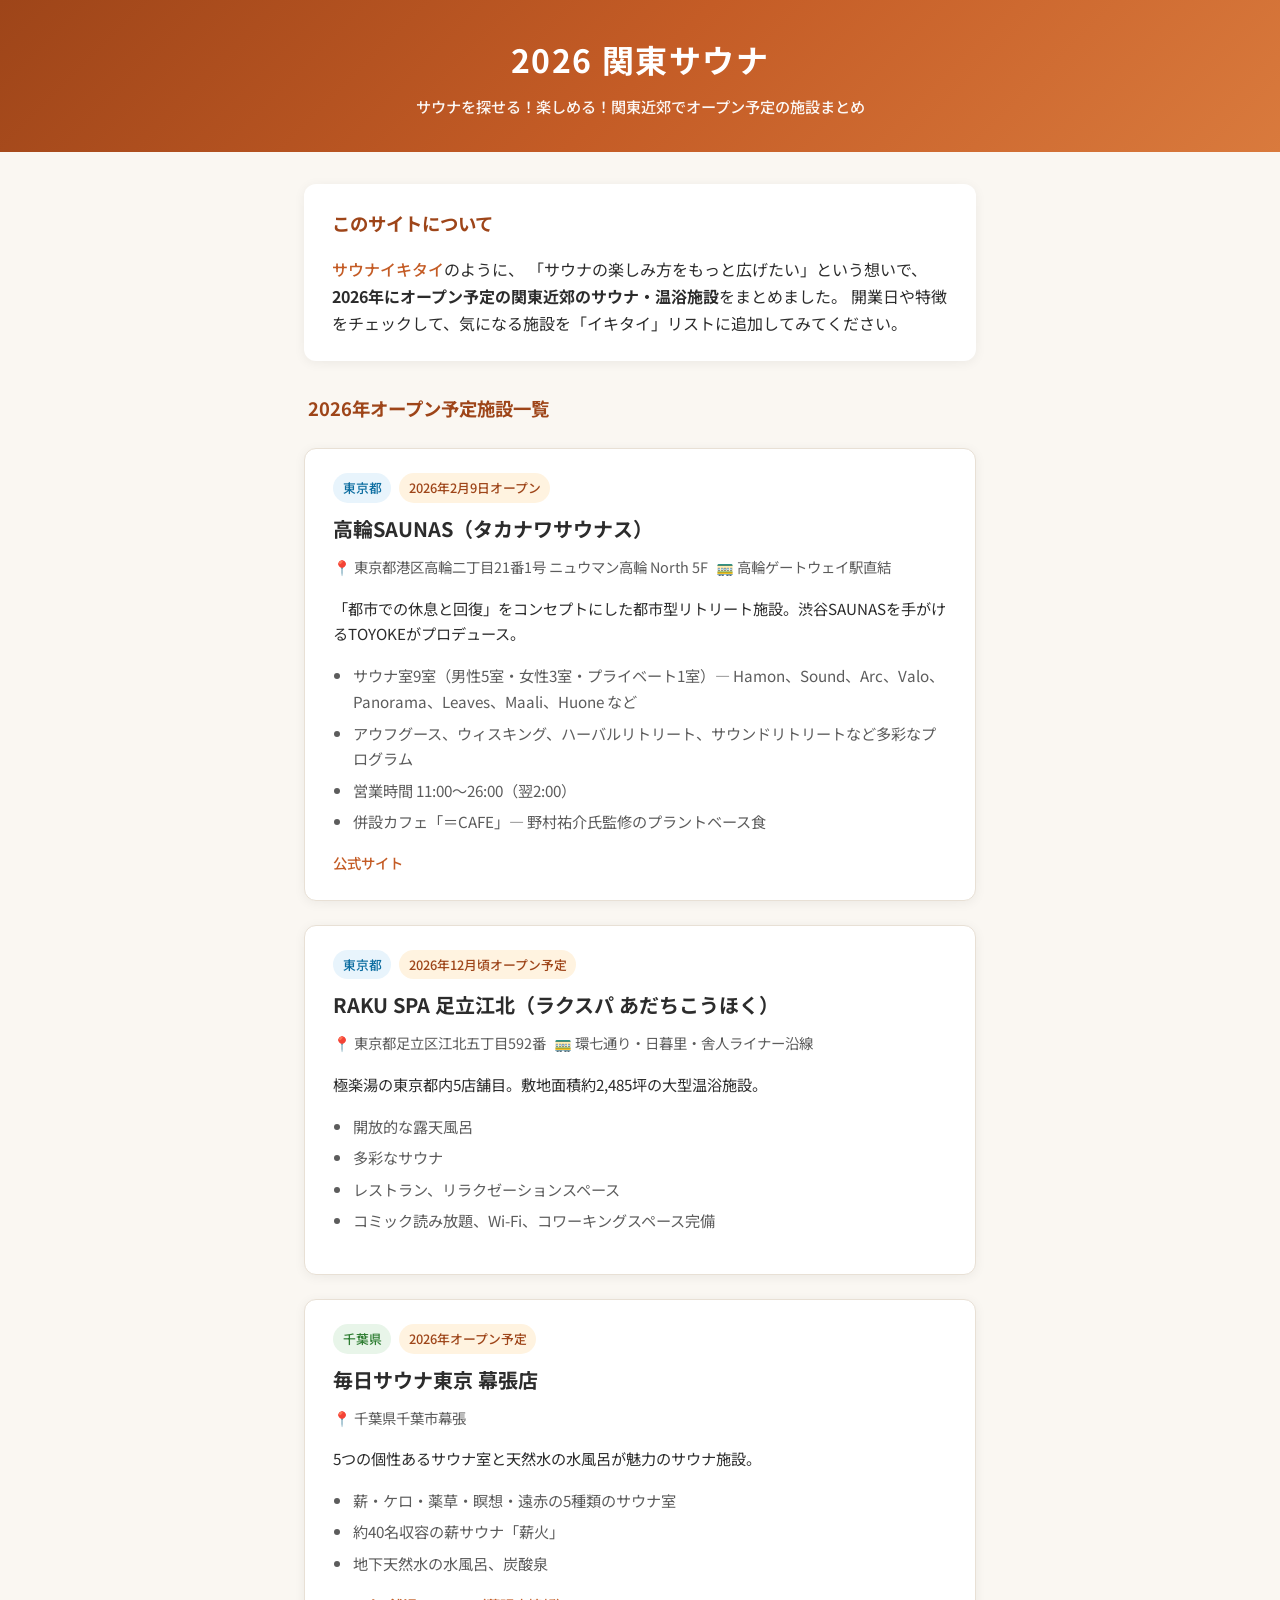
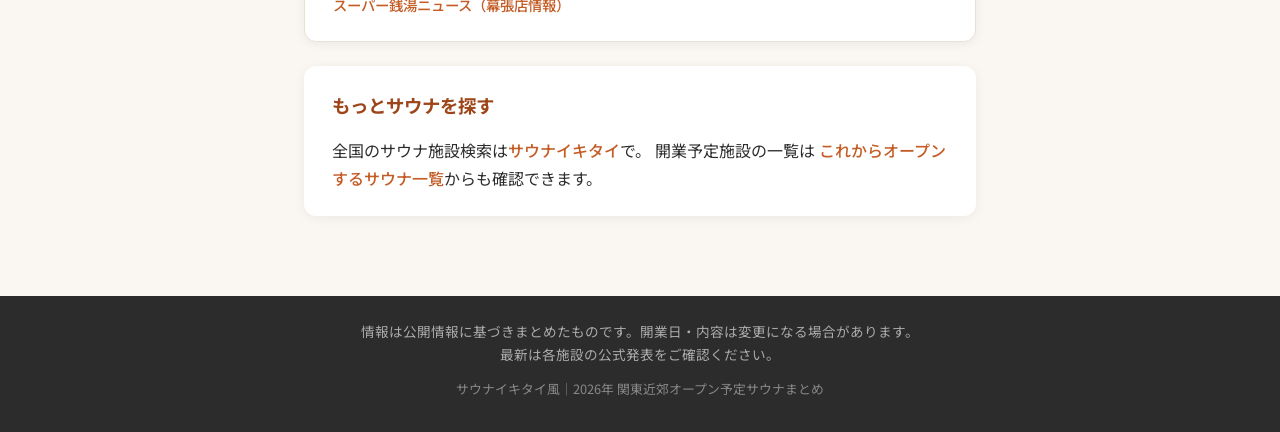
==== index.html @ 6feb2fe3 "Add files via upload" ====
<!DOCTYPE html>
<html lang="ja">
<head>
  <meta charset="UTF-8">
  <meta name="viewport" content="width=device-width, initial-scale=1.0">
  <title>2026年 関東近郊オープン予定サウナ｜サウナイキタイ風まとめ</title>
  <meta name="description" content="2026年にオープンする関東近郊のサウナ・温浴施設をまとめたサイト。高輪SAUNAS、RAKU SPA足立江北、毎日サウナ東京幕張店など。">
  <link rel="preconnect" href="https://fonts.googleapis.com">
  <link rel="preconnect" href="https://fonts.gstatic.com" crossorigin>
  <link href="https://fonts.googleapis.com/css2?family=Noto+Sans+JP:wght@400;500;700&display=swap" rel="stylesheet">
  <link rel="stylesheet" href="styles.css">
</head>
<body>
  <header class="header">
    <div class="header-inner">
      <h1 class="logo">2026 関東サウナ</h1>
      <p class="tagline">サウナを探せる！楽しめる！関東近郊でオープン予定の施設まとめ</p>
    </div>
  </header>

  <main class="main">
    <section class="intro">
      <h2>このサイトについて</h2>
      <p>
        <a href="https://sauna-ikitai.com/" target="_blank" rel="noopener">サウナイキタイ</a>のように、
        「サウナの楽しみ方をもっと広げたい」という想いで、<strong>2026年にオープン予定の関東近郊のサウナ・温浴施設</strong>をまとめました。
        開業日や特徴をチェックして、気になる施設を「イキタイ」リストに追加してみてください。
      </p>
    </section>

    <section class="facilities">
      <h2>2026年オープン予定施設一覧</h2>

      <article class="facility card">
        <div class="facility-header">
          <span class="badge area-tokyo">東京都</span>
          <span class="badge date">2026年2月9日オープン</span>
        </div>
        <h3 class="facility-name">高輪SAUNAS（タカナワサウナス）</h3>
        <div class="facility-meta">
          <span>📍 東京都港区高輪二丁目21番1号 ニュウマン高輪 North 5F</span>
          <span>🚃 高輪ゲートウェイ駅直結</span>
        </div>
        <div class="facility-body">
          <p class="facility-lead">
            「都市での休息と回復」をコンセプトにした都市型リトリート施設。渋谷SAUNASを手がけるTOYOKEがプロデュース。
          </p>
          <ul class="feature-list">
            <li>サウナ室9室（男性5室・女性3室・プライベート1室）— Hamon、Sound、Arc、Valo、Panorama、Leaves、Maali、Huone など</li>
            <li>アウフグース、ウィスキング、ハーバルリトリート、サウンドリトリートなど多彩なプログラム</li>
            <li>営業時間 11:00～26:00（翌2:00）</li>
            <li>併設カフェ「＝CAFE」— 野村祐介氏監修のプラントベース食</li>
          </ul>
          <p class="facility-links">
            <a href="https://saunas-saunas.com/takanawa/" target="_blank" rel="noopener">公式サイト</a>
          </p>
        </div>
      </article>

      <article class="facility card">
        <div class="facility-header">
          <span class="badge area-tokyo">東京都</span>
          <span class="badge date">2026年12月頃オープン予定</span>
        </div>
        <h3 class="facility-name">RAKU SPA 足立江北（ラクスパ あだちこうほく）</h3>
        <div class="facility-meta">
          <span>📍 東京都足立区江北五丁目592番</span>
          <span>🚃 環七通り・日暮里・舎人ライナー沿線</span>
        </div>
        <div class="facility-body">
          <p class="facility-lead">
            極楽湯の東京都内5店舗目。敷地面積約2,485坪の大型温浴施設。
          </p>
          <ul class="feature-list">
            <li>開放的な露天風呂</li>
            <li>多彩なサウナ</li>
            <li>レストラン、リラクゼーションスペース</li>
            <li>コミック読み放題、Wi-Fi、コワーキングスペース完備</li>
          </ul>
        </div>
      </article>

      <article class="facility card">
        <div class="facility-header">
          <span class="badge area-chiba">千葉県</span>
          <span class="badge date">2026年オープン予定</span>
        </div>
        <h3 class="facility-name">毎日サウナ東京 幕張店</h3>
        <div class="facility-meta">
          <span>📍 千葉県千葉市幕張</span>
        </div>
        <div class="facility-body">
          <p class="facility-lead">
            5つの個性あるサウナ室と天然水の水風呂が魅力のサウナ施設。
          </p>
          <ul class="feature-list">
            <li>薪・ケロ・薬草・瞑想・遠赤の5種類のサウナ室</li>
            <li>約40名収容の薪サウナ「薪火」</li>
            <li>地下天然水の水風呂、炭酸泉</li>
          </ul>
          <p class="facility-links">
            <a href="https://www.supersento.com/kanto/tokyo/maisa_tokyo.html" target="_blank" rel="noopener">スーパー銭湯ニュース（幕張店情報）</a>
          </p>
        </div>
      </article>
    </section>

    <section class="reference">
      <h2>もっとサウナを探す</h2>
      <p>
        全国のサウナ施設検索は<a href="https://sauna-ikitai.com/" target="_blank" rel="noopener">サウナイキタイ</a>で。
        開業予定施設の一覧は
        <a href="https://sauna-ikitai.com/search?open_at_after=2025-01-01+00%3A00%3A00&ordering=open_at_asc" target="_blank" rel="noopener">これからオープンするサウナ一覧</a>からも確認できます。
      </p>
    </section>
  </main>

  <footer class="footer">
    <p>情報は公開情報に基づきまとめたものです。開業日・内容は変更になる場合があります。最新は各施設の公式発表をご確認ください。</p>
    <p class="credit">サウナイキタイ風｜2026年 関東近郊オープン予定サウナまとめ</p>
  </footer>
</body>
</html>
---- styles.css ----
/* サウナイキタイ風：温かみ・木・アースカラー */
:root {
  --color-bg: #faf7f2;
  --color-surface: #fff;
  --color-primary: #c45c26;
  --color-primary-dark: #9e4519;
  --color-wood: #8b6914;
  --color-text: #2c2c2c;
  --color-text-muted: #5c5c5c;
  --color-border: #e8e0d5;
  --font-sans: "Noto Sans JP", sans-serif;
  --shadow: 0 2px 12px rgba(0, 0, 0, 0.06);
  --radius: 12px;
}

*,
*::before,
*::after {
  box-sizing: border-box;
}

html {
  font-size: 16px;
  scroll-behavior: smooth;
}

body {
  margin: 0;
  font-family: var(--font-sans);
  background: var(--color-bg);
  color: var(--color-text);
  line-height: 1.7;
}

.header {
  background: linear-gradient(135deg, var(--color-primary-dark) 0%, var(--color-primary) 50%, #d97a3d 100%);
  color: #fff;
  padding: 2rem 1.5rem;
  text-align: center;
}

.header-inner {
  max-width: 720px;
  margin: 0 auto;
}

.logo {
  margin: 0 0 0.5rem;
  font-size: 1.75rem;
  font-weight: 700;
  letter-spacing: 0.05em;
}

.tagline {
  margin: 0;
  font-size: 0.95rem;
  opacity: 0.95;
  font-weight: 500;
}

.main {
  max-width: 720px;
  margin: 0 auto;
  padding: 2rem 1.5rem 3rem;
}

.intro,
.reference {
  background: var(--color-surface);
  padding: 1.5rem 1.75rem;
  border-radius: var(--radius);
  box-shadow: var(--shadow);
  margin-bottom: 2rem;
}

.intro h2,
.reference h2,
.facilities h2 {
  margin: 0 0 1rem;
  font-size: 1.15rem;
  font-weight: 700;
  color: var(--color-primary-dark);
}

.intro p,
.reference p {
  margin: 0;
  color: var(--color-text);
}

.intro a,
.reference a {
  color: var(--color-primary);
  text-decoration: none;
  font-weight: 500;
}

.intro a:hover,
.reference a:hover {
  text-decoration: underline;
}

.facilities h2 {
  padding-left: 0.25rem;
  margin-bottom: 1.5rem;
}

.facility {
  background: var(--color-surface);
  border-radius: var(--radius);
  box-shadow: var(--shadow);
  padding: 1.5rem 1.75rem;
  margin-bottom: 1.5rem;
  border: 1px solid var(--color-border);
}

.facility-header {
  display: flex;
  flex-wrap: wrap;
  gap: 0.5rem;
  margin-bottom: 0.75rem;
}

.badge {
  display: inline-block;
  padding: 0.25rem 0.6rem;
  border-radius: 999px;
  font-size: 0.8rem;
  font-weight: 500;
}

.badge.area-tokyo {
  background: #e8f4fc;
  color: #0d6ea1;
}

.badge.area-chiba {
  background: #e8f5e9;
  color: #2e7d32;
}

.badge.date {
  background: #fff3e0;
  color: var(--color-primary-dark);
}

.facility-name {
  margin: 0 0 0.75rem;
  font-size: 1.25rem;
  font-weight: 700;
  color: var(--color-text);
  line-height: 1.4;
}

.facility-meta {
  display: flex;
  flex-direction: column;
  gap: 0.25rem;
  font-size: 0.9rem;
  color: var(--color-text-muted);
  margin-bottom: 1rem;
}

.facility-body {
  font-size: 0.95rem;
}

.facility-lead {
  margin: 0 0 1rem;
  color: var(--color-text);
}

.feature-list {
  margin: 0 0 1rem;
  padding-left: 1.25rem;
  color: var(--color-text-muted);
}

.feature-list li {
  margin-bottom: 0.35rem;
}

.facility-links {
  margin: 0;
  font-size: 0.9rem;
}

.facility-links a {
  color: var(--color-primary);
  text-decoration: none;
  font-weight: 500;
}

.facility-links a:hover {
  text-decoration: underline;
}

.footer {
  background: #2c2c2c;
  color: #aaa;
  padding: 1.5rem 1.5rem 2rem;
  text-align: center;
  font-size: 0.85rem;
}

.footer p {
  margin: 0 0 0.5rem;
  max-width: 560px;
  margin-left: auto;
  margin-right: auto;
}

.footer p:last-child {
  margin-bottom: 0;
}

.credit {
  margin-top: 0.75rem !important;
  color: #888;
  font-size: 0.8rem;
}

@media (min-width: 600px) {
  .logo {
    font-size: 2rem;
  }

  .facility-meta {
    flex-direction: row;
    flex-wrap: wrap;
    gap: 0.5rem;
  }
}
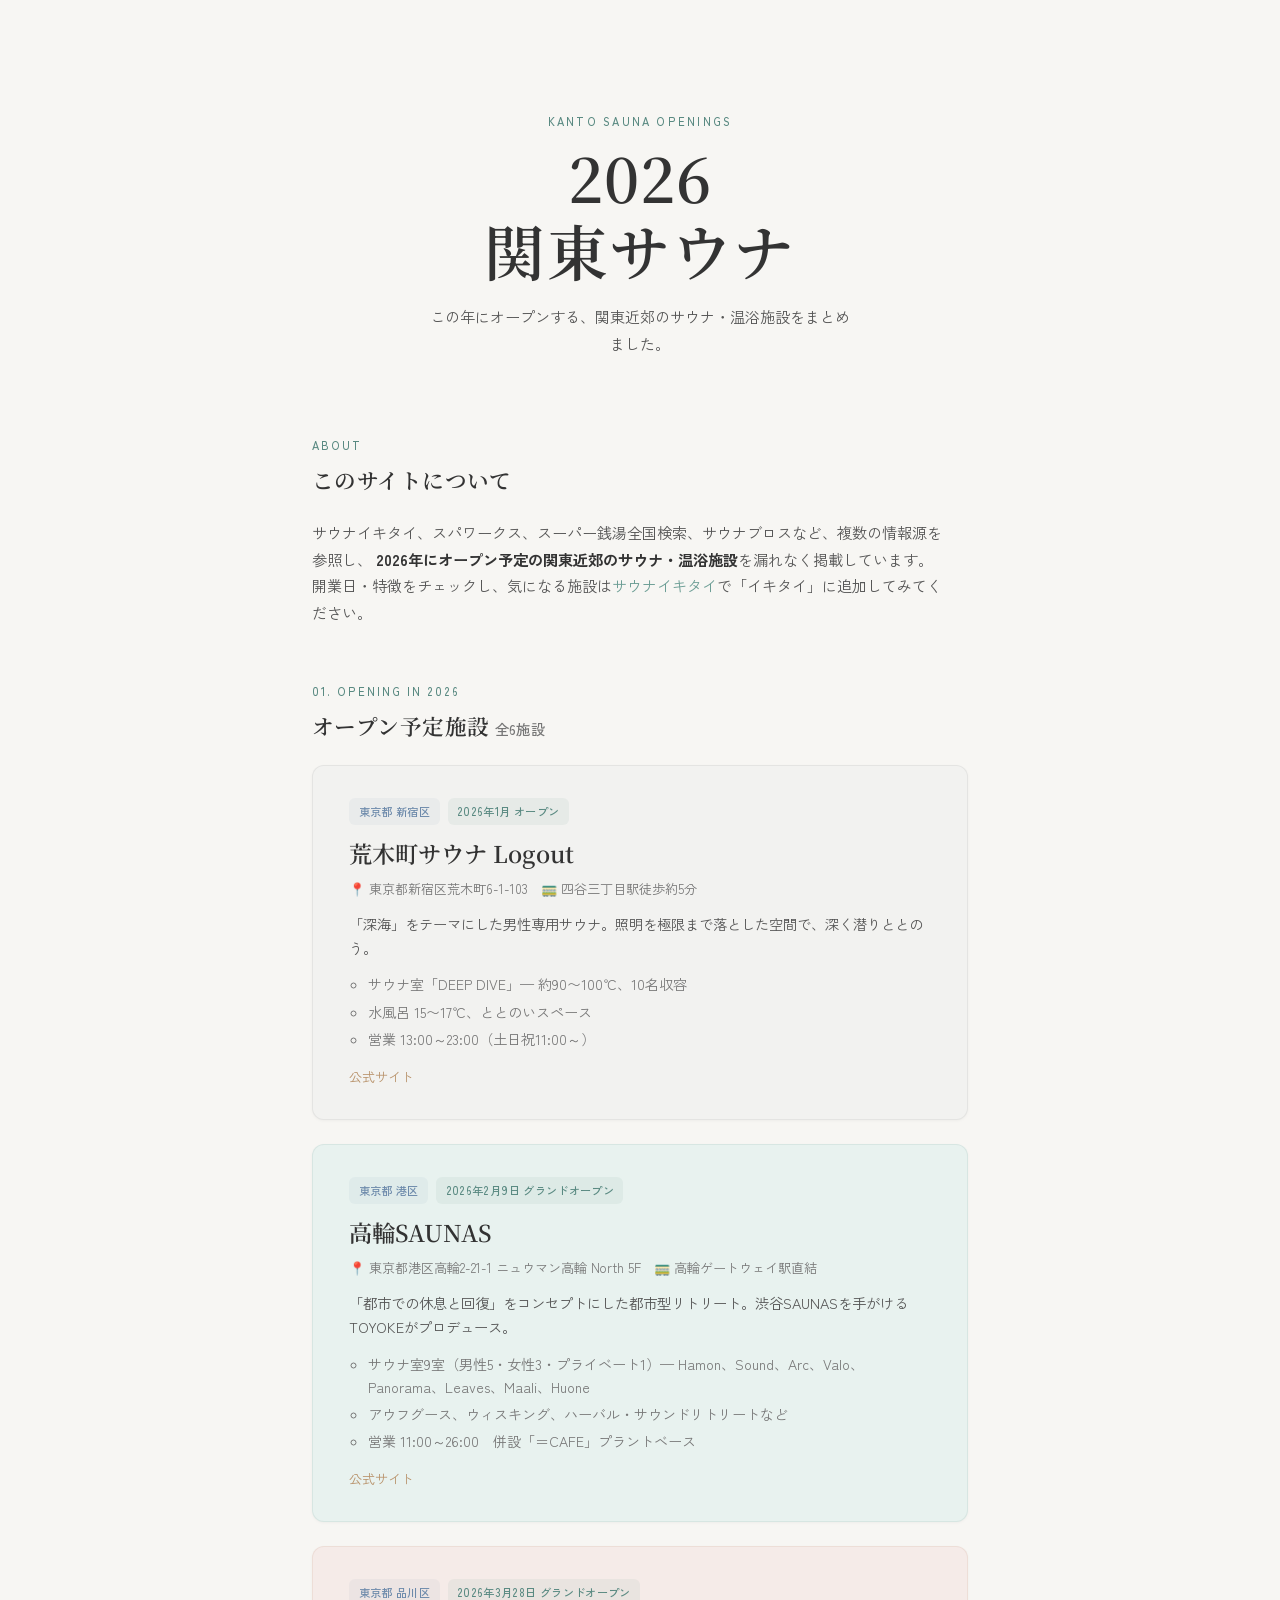
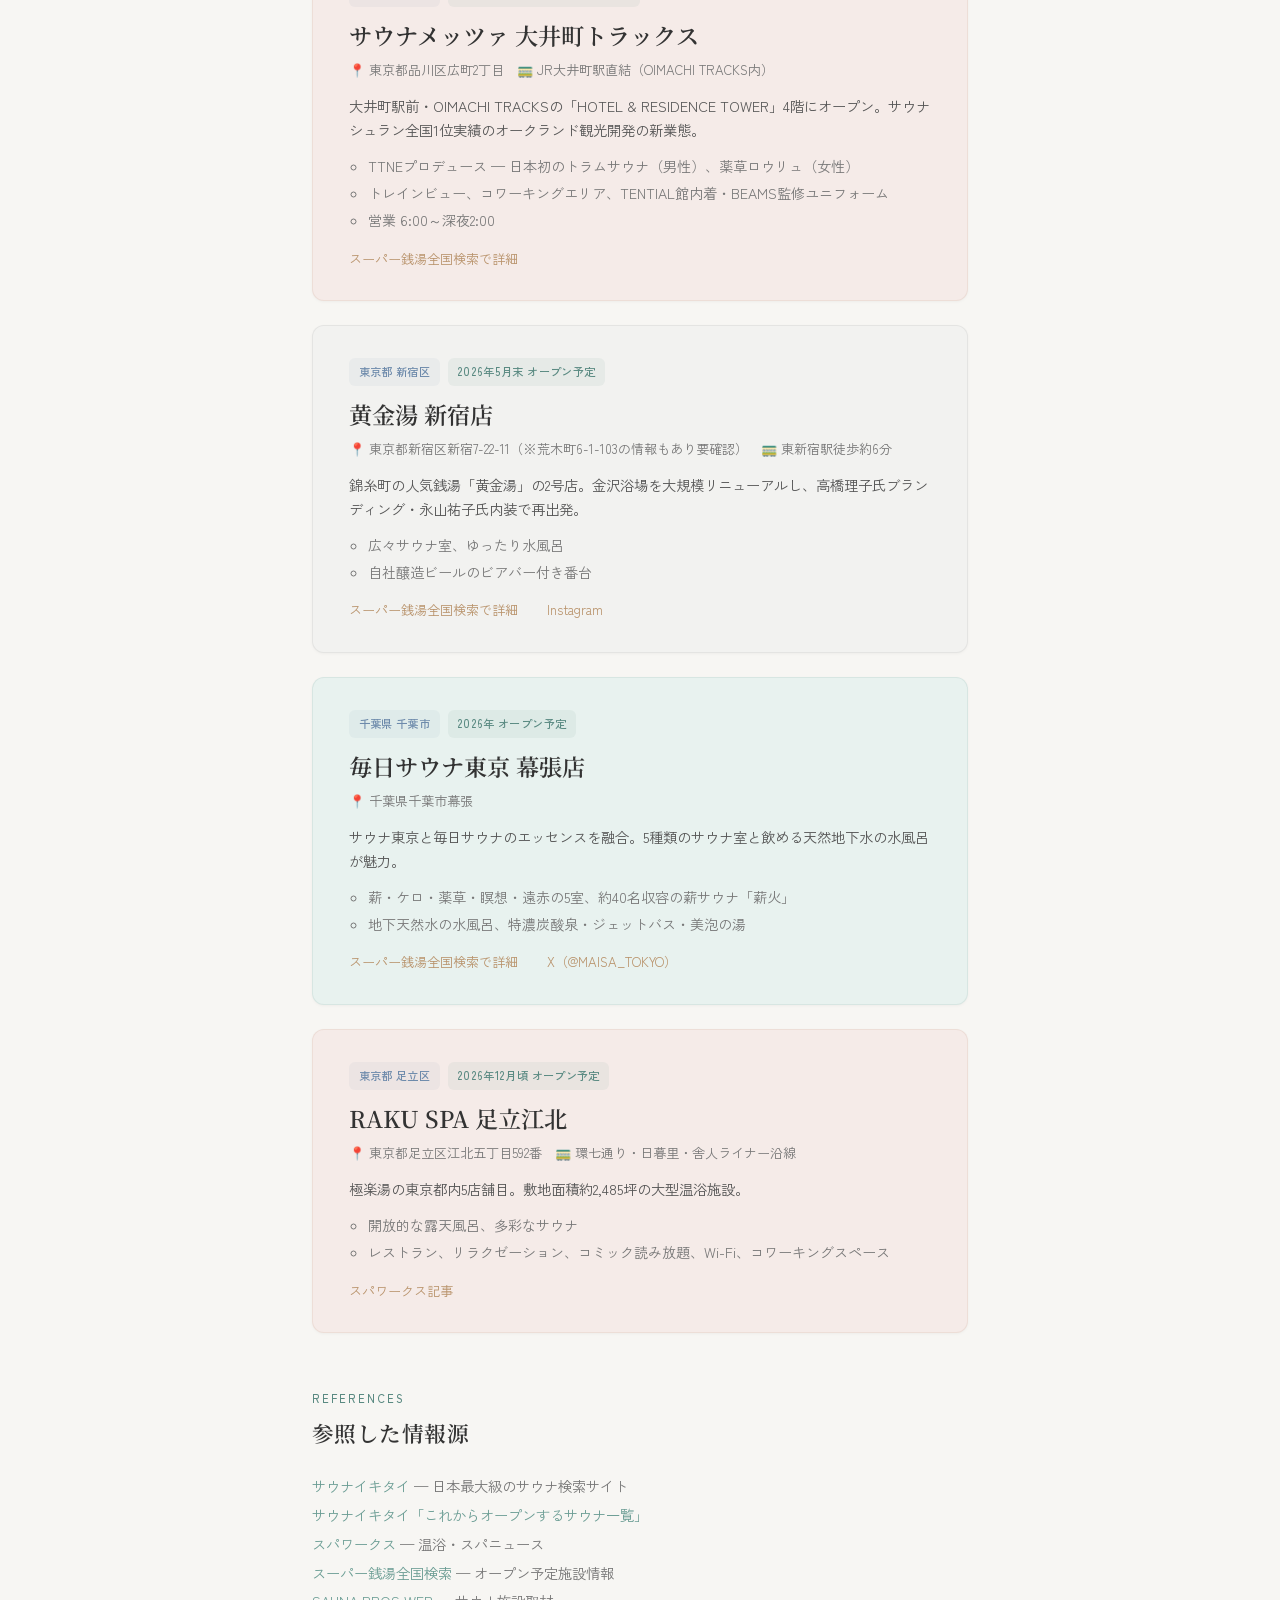
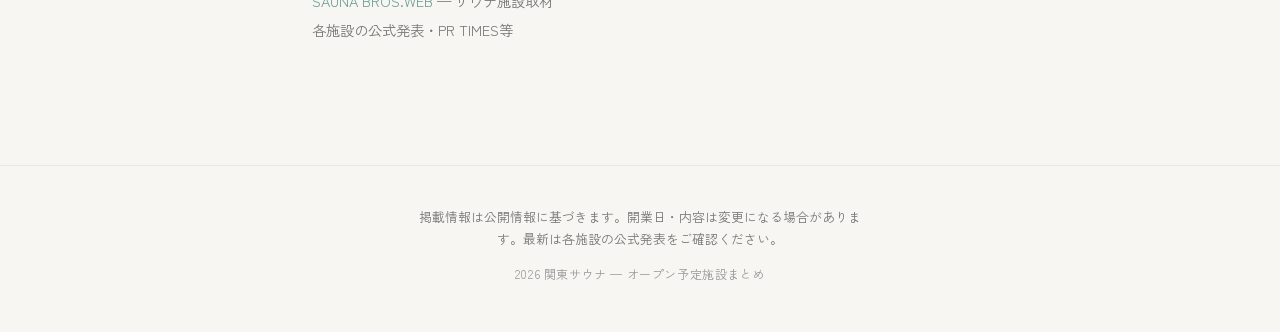
==== commit cb08855b: "Add files via upload" ====
--- a/index.html
+++ b/index.html
@@ -3,121 +3,164 @@
 <head>
   <meta charset="UTF-8">
   <meta name="viewport" content="width=device-width, initial-scale=1.0">
-  <title>2026年 関東近郊オープン予定サウナ｜サウナイキタイ風まとめ</title>
-  <meta name="description" content="2026年にオープンする関東近郊のサウナ・温浴施設をまとめたサイト。高輪SAUNAS、RAKU SPA足立江北、毎日サウナ東京幕張店など。">
+  <title>2026 関東サウナ｜オープン予定施設まとめ</title>
+  <meta name="description" content="2026年にオープンする関東近郊のサウナ・温浴施設を漏れなくまとめ。高輪SAUNAS、サウナメッツァ、黄金湯新宿店、RAKU SPA足立江北、毎日サウナ東京幕張店、荒木町サウナLogout。">
   <link rel="preconnect" href="https://fonts.googleapis.com">
   <link rel="preconnect" href="https://fonts.gstatic.com" crossorigin>
-  <link href="https://fonts.googleapis.com/css2?family=Noto+Sans+JP:wght@400;500;700&display=swap" rel="stylesheet">
+  <link href="https://fonts.googleapis.com/css2?family=Zen+Kaku+Gothic+New:wght@400;500;700&family=Noto+Serif+JP:wght@500;600&display=swap" rel="stylesheet">
   <link rel="stylesheet" href="styles.css">
 </head>
 <body>
-  <header class="header">
-    <div class="header-inner">
-      <h1 class="logo">2026 関東サウナ</h1>
-      <p class="tagline">サウナを探せる！楽しめる！関東近郊でオープン予定の施設まとめ</p>
-    </div>
-  </header>
+  <div class="page">
+    <header class="hero">
+      <div class="hero-inner">
+        <p class="hero-label">Kanto Sauna Openings</p>
+        <h1 class="hero-title">2026<br>関東サウナ</h1>
+        <p class="hero-lead">この年にオープンする、関東近郊のサウナ・温浴施設をまとめました。</p>
+      </div>
+    </header>
 
-  <main class="main">
-    <section class="intro">
-      <h2>このサイトについて</h2>
-      <p>
-        <a href="https://sauna-ikitai.com/" target="_blank" rel="noopener">サウナイキタイ</a>のように、
-        「サウナの楽しみ方をもっと広げたい」という想いで、<strong>2026年にオープン予定の関東近郊のサウナ・温浴施設</strong>をまとめました。
-        開業日や特徴をチェックして、気になる施設を「イキタイ」リストに追加してみてください。
-      </p>
-    </section>
+    <main class="content">
+      <section class="section intro">
+        <p class="section-label">About</p>
+        <h2 class="section-title">このサイトについて</h2>
+        <p class="intro-text">
+          サウナイキタイ、スパワークス、スーパー銭湯全国検索、サウナブロスなど、複数の情報源を参照し、
+          <strong>2026年にオープン予定の関東近郊のサウナ・温浴施設</strong>を漏れなく掲載しています。
+          開業日・特徴をチェックし、気になる施設は<a href="https://sauna-ikitai.com/" target="_blank" rel="noopener">サウナイキタイ</a>で「イキタイ」に追加してみてください。
+        </p>
+      </section>
 
-    <section class="facilities">
-      <h2>2026年オープン予定施設一覧</h2>
+      <section class="section facilities">
+        <p class="section-label">01. Opening in 2026</p>
+        <h2 class="section-title">オープン予定施設 <span class="count">全6施設</span></h2>
 
-      <article class="facility card">
-        <div class="facility-header">
-          <span class="badge area-tokyo">東京都</span>
-          <span class="badge date">2026年2月9日オープン</span>
-        </div>
-        <h3 class="facility-name">高輪SAUNAS（タカナワサウナス）</h3>
-        <div class="facility-meta">
-          <span>📍 東京都港区高輪二丁目21番1号 ニュウマン高輪 North 5F</span>
-          <span>🚃 高輪ゲートウェイ駅直結</span>
-        </div>
-        <div class="facility-body">
-          <p class="facility-lead">
-            「都市での休息と回復」をコンセプトにした都市型リトリート施設。渋谷SAUNASを手がけるTOYOKEがプロデュース。
-          </p>
-          <ul class="feature-list">
-            <li>サウナ室9室（男性5室・女性3室・プライベート1室）— Hamon、Sound、Arc、Valo、Panorama、Leaves、Maali、Huone など</li>
-            <li>アウフグース、ウィスキング、ハーバルリトリート、サウンドリトリートなど多彩なプログラム</li>
-            <li>営業時間 11:00～26:00（翌2:00）</li>
-            <li>併設カフェ「＝CAFE」— 野村祐介氏監修のプラントベース食</li>
-          </ul>
-          <p class="facility-links">
-            <a href="https://saunas-saunas.com/takanawa/" target="_blank" rel="noopener">公式サイト</a>
-          </p>
-        </div>
-      </article>
+        <ol class="facility-list">
+          <li class="facility">
+            <article class="card card--grey">
+              <div class="card-top">
+                <span class="badge area">東京都 新宿区</span>
+                <time class="badge date" datetime="2026-01-13">2026年1月 オープン</time>
+              </div>
+              <h3 class="card-title">荒木町サウナ Logout</h3>
+              <p class="card-meta">📍 東京都新宿区荒木町6-1-103　🚃 四谷三丁目駅徒歩約5分</p>
+              <p class="card-lead">「深海」をテーマにした男性専用サウナ。照明を極限まで落とした空間で、深く潜りととのう。</p>
+              <ul class="card-features">
+                <li>サウナ室「DEEP DIVE」— 約90〜100℃、10名収容</li>
+                <li>水風呂 15〜17℃、ととのいスペース</li>
+                <li>営業 13:00～23:00（土日祝11:00～）</li>
+              </ul>
+              <p class="card-links"><a href="https://sauna-logout.com/" target="_blank" rel="noopener">公式サイト</a></p>
+            </article>
+          </li>
 
-      <article class="facility card">
-        <div class="facility-header">
-          <span class="badge area-tokyo">東京都</span>
-          <span class="badge date">2026年12月頃オープン予定</span>
-        </div>
-        <h3 class="facility-name">RAKU SPA 足立江北（ラクスパ あだちこうほく）</h3>
-        <div class="facility-meta">
-          <span>📍 東京都足立区江北五丁目592番</span>
-          <span>🚃 環七通り・日暮里・舎人ライナー沿線</span>
-        </div>
-        <div class="facility-body">
-          <p class="facility-lead">
-            極楽湯の東京都内5店舗目。敷地面積約2,485坪の大型温浴施設。
-          </p>
-          <ul class="feature-list">
-            <li>開放的な露天風呂</li>
-            <li>多彩なサウナ</li>
-            <li>レストラン、リラクゼーションスペース</li>
-            <li>コミック読み放題、Wi-Fi、コワーキングスペース完備</li>
-          </ul>
-        </div>
-      </article>
+          <li class="facility">
+            <article class="card card--mint">
+              <div class="card-top">
+                <span class="badge area">東京都 港区</span>
+                <time class="badge date" datetime="2026-02-09">2026年2月9日 グランドオープン</time>
+              </div>
+              <h3 class="card-title">高輪SAUNAS</h3>
+              <p class="card-meta">📍 東京都港区高輪2-21-1 ニュウマン高輪 North 5F　🚃 高輪ゲートウェイ駅直結</p>
+              <p class="card-lead">「都市での休息と回復」をコンセプトにした都市型リトリート。渋谷SAUNASを手がけるTOYOKEがプロデュース。</p>
+              <ul class="card-features">
+                <li>サウナ室9室（男性5・女性3・プライベート1）— Hamon、Sound、Arc、Valo、Panorama、Leaves、Maali、Huone</li>
+                <li>アウフグース、ウィスキング、ハーバル・サウンドリトリートなど</li>
+                <li>営業 11:00～26:00　併設「＝CAFE」プラントベース</li>
+              </ul>
+              <p class="card-links"><a href="https://saunas-saunas.com/takanawa/" target="_blank" rel="noopener">公式サイト</a></p>
+            </article>
+          </li>
 
-      <article class="facility card">
-        <div class="facility-header">
-          <span class="badge area-chiba">千葉県</span>
-          <span class="badge date">2026年オープン予定</span>
-        </div>
-        <h3 class="facility-name">毎日サウナ東京 幕張店</h3>
-        <div class="facility-meta">
-          <span>📍 千葉県千葉市幕張</span>
-        </div>
-        <div class="facility-body">
-          <p class="facility-lead">
-            5つの個性あるサウナ室と天然水の水風呂が魅力のサウナ施設。
-          </p>
-          <ul class="feature-list">
-            <li>薪・ケロ・薬草・瞑想・遠赤の5種類のサウナ室</li>
-            <li>約40名収容の薪サウナ「薪火」</li>
-            <li>地下天然水の水風呂、炭酸泉</li>
-          </ul>
-          <p class="facility-links">
-            <a href="https://www.supersento.com/kanto/tokyo/maisa_tokyo.html" target="_blank" rel="noopener">スーパー銭湯ニュース（幕張店情報）</a>
-          </p>
-        </div>
-      </article>
-    </section>
+          <li class="facility">
+            <article class="card card--peach">
+              <div class="card-top">
+                <span class="badge area">東京都 品川区</span>
+                <time class="badge date" datetime="2026-03-28">2026年3月28日 グランドオープン</time>
+              </div>
+              <h3 class="card-title">サウナメッツァ 大井町トラックス</h3>
+              <p class="card-meta">📍 東京都品川区広町2丁目　🚃 JR大井町駅直結（OIMACHI TRACKS内）</p>
+              <p class="card-lead">大井町駅前・OIMACHI TRACKSの「HOTEL & RESIDENCE TOWER」4階にオープン。サウナシュラン全国1位実績のオークランド観光開発の新業態。</p>
+              <ul class="card-features">
+                <li>TTNEプロデュース — 日本初のトラムサウナ（男性）、薬草ロウリュ（女性）</li>
+                <li>トレインビュー、コワーキングエリア、TENTIAL館内着・BEAMS監修ユニフォーム</li>
+                <li>営業 6:00～深夜2:00</li>
+              </ul>
+              <p class="card-links"><a href="https://www.supersento.com/kanto/tokyo/oimachi-tracks.html" target="_blank" rel="noopener">スーパー銭湯全国検索で詳細</a></p>
+            </article>
+          </li>
 
-    <section class="reference">
-      <h2>もっとサウナを探す</h2>
-      <p>
-        全国のサウナ施設検索は<a href="https://sauna-ikitai.com/" target="_blank" rel="noopener">サウナイキタイ</a>で。
-        開業予定施設の一覧は
-        <a href="https://sauna-ikitai.com/search?open_at_after=2025-01-01+00%3A00%3A00&ordering=open_at_asc" target="_blank" rel="noopener">これからオープンするサウナ一覧</a>からも確認できます。
-      </p>
-    </section>
-  </main>
+          <li class="facility">
+            <article class="card card--grey">
+              <div class="card-top">
+                <span class="badge area">東京都 新宿区</span>
+                <time class="badge date" datetime="2026-05">2026年5月末 オープン予定</time>
+              </div>
+              <h3 class="card-title">黄金湯 新宿店</h3>
+              <p class="card-meta">📍 東京都新宿区新宿7-22-11（※荒木町6-1-103の情報もあり要確認）　🚃 東新宿駅徒歩約6分</p>
+              <p class="card-lead">錦糸町の人気銭湯「黄金湯」の2号店。金沢浴場を大規模リニューアルし、高橋理子氏ブランディング・永山祐子氏内装で再出発。</p>
+              <ul class="card-features">
+                <li>広々サウナ室、ゆったり水風呂</li>
+                <li>自社醸造ビールのビアバー付き番台</li>
+              </ul>
+              <p class="card-links"><a href="https://www.supersento.com/kanto/tokyo/koganeyu-shinzyuku.html" target="_blank" rel="noopener">スーパー銭湯全国検索で詳細</a>　<a href="https://www.instagram.com/koganeyushinjuku" target="_blank" rel="noopener">Instagram</a></p>
+            </article>
+          </li>
 
-  <footer class="footer">
-    <p>情報は公開情報に基づきまとめたものです。開業日・内容は変更になる場合があります。最新は各施設の公式発表をご確認ください。</p>
-    <p class="credit">サウナイキタイ風｜2026年 関東近郊オープン予定サウナまとめ</p>
-  </footer>
+          <li class="facility">
+            <article class="card card--mint">
+              <div class="card-top">
+                <span class="badge area">千葉県 千葉市</span>
+                <time class="badge date" datetime="2026">2026年 オープン予定</time>
+              </div>
+              <h3 class="card-title">毎日サウナ東京 幕張店</h3>
+              <p class="card-meta">📍 千葉県千葉市幕張</p>
+              <p class="card-lead">サウナ東京と毎日サウナのエッセンスを融合。5種類のサウナ室と飲める天然地下水の水風呂が魅力。</p>
+              <ul class="card-features">
+                <li>薪・ケロ・薬草・瞑想・遠赤の5室、約40名収容の薪サウナ「薪火」</li>
+                <li>地下天然水の水風呂、特濃炭酸泉・ジェットバス・美泡の湯</li>
+              </ul>
+              <p class="card-links"><a href="https://www.supersento.com/kanto/tokyo/maisa_tokyo.html" target="_blank" rel="noopener">スーパー銭湯全国検索で詳細</a>　<a href="https://x.com/MAISA_TOKYO" target="_blank" rel="noopener">X（@MAISA_TOKYO）</a></p>
+            </article>
+          </li>
+
+          <li class="facility">
+            <article class="card card--peach">
+              <div class="card-top">
+                <span class="badge area">東京都 足立区</span>
+                <time class="badge date" datetime="2026-12">2026年12月頃 オープン予定</time>
+              </div>
+              <h3 class="card-title">RAKU SPA 足立江北</h3>
+              <p class="card-meta">📍 東京都足立区江北五丁目592番　🚃 環七通り・日暮里・舎人ライナー沿線</p>
+              <p class="card-lead">極楽湯の東京都内5店舗目。敷地面積約2,485坪の大型温浴施設。</p>
+              <ul class="card-features">
+                <li>開放的な露天風呂、多彩なサウナ</li>
+                <li>レストラン、リラクゼーション、コミック読み放題、Wi-Fi、コワーキングスペース</li>
+              </ul>
+              <p class="card-links"><a href="https://spaworks.jp/article/8844" target="_blank" rel="noopener">スパワークス記事</a></p>
+            </article>
+          </li>
+        </ol>
+      </section>
+
+      <section class="section reference">
+        <p class="section-label">References</p>
+        <h2 class="section-title">参照した情報源</h2>
+        <ul class="ref-list">
+          <li><a href="https://sauna-ikitai.com/" target="_blank" rel="noopener">サウナイキタイ</a> — 日本最大級のサウナ検索サイト</li>
+          <li><a href="https://sauna-ikitai.com/search?open_at_after=2025-01-01+00%3A00%3A00&ordering=open_at_asc" target="_blank" rel="noopener">サウナイキタイ「これからオープンするサウナ一覧」</a></li>
+          <li><a href="https://spaworks.jp/" target="_blank" rel="noopener">スパワークス</a> — 温浴・スパニュース</li>
+          <li><a href="https://www.supersento.com/" target="_blank" rel="noopener">スーパー銭湯全国検索</a> — オープン予定施設情報</li>
+          <li><a href="https://saunabrosweb.jp/" target="_blank" rel="noopener">SAUNA BROS.WEB</a> — サウナ施設取材</li>
+          <li>各施設の公式発表・PR TIMES等</li>
+        </ul>
+      </section>
+    </main>
+
+    <footer class="footer">
+      <p class="footer-note">掲載情報は公開情報に基づきます。開業日・内容は変更になる場合があります。最新は各施設の公式発表をご確認ください。</p>
+      <p class="footer-credit">2026 関東サウナ — オープン予定施設まとめ</p>
+    </footer>
+  </div>
 </body>
 </html>
--- a/styles.css
+++ b/styles.css
@@ -1,16 +1,53 @@
-/* サウナイキタイ風：温かみ・木・アースカラー */
+/* ========================================
+   2026 関東サウナ — 参考画像に基づく
+   明るいオフホワイト・クリーン・モダン
+   ======================================== */
+
 :root {
-  --color-bg: #faf7f2;
-  --color-surface: #fff;
-  --color-primary: #c45c26;
-  --color-primary-dark: #9e4519;
-  --color-wood: #8b6914;
-  --color-text: #2c2c2c;
-  --color-text-muted: #5c5c5c;
-  --color-border: #e8e0d5;
-  --font-sans: "Noto Sans JP", sans-serif;
-  --shadow: 0 2px 12px rgba(0, 0, 0, 0.06);
+  /* ベース：明るいオフホワイト・ライトベージュ */
+  --bg: #f7f6f3;
+  --bg-card: #fff;
+  --border: rgba(0, 0, 0, 0.06);
+  --border-strong: rgba(0, 0, 0, 0.1);
+
+  /* テキスト：濃いグレー中心 */
+  --text: #333333;
+  --text-soft: #555555;
+  --text-muted: #777777;
+  --text-dim: #999999;
+
+  /* アクセント：ティールグリーン（小見出し・ラベル） */
+  --teal: #5a8a82;
+  --teal-soft: #6b9d94;
+  --teal-bg: rgba(90, 138, 130, 0.08);
+
+  /* アクセント：青（カード・エリア） */
+  --blue: #5b7a9e;
+  --blue-soft: #6d8aab;
+  --blue-bg: rgba(91, 122, 158, 0.06);
+
+  /* アクセント：ミントグリーン（カード背景用） */
+  --mint: #e8f2ef;
+  --mint-border: rgba(90, 138, 130, 0.12);
+
+  /* アクセント：ピーチオレンジ（カード背景用） */
+  --peach: #f5ebe8;
+  --peach-border: rgba(180, 120, 90, 0.12);
+
+  /* アクセント：ゴールド（リンク・強調） */
+  --gold: #b8926a;
+  --gold-soft: #c9a87d;
+  --gold-bg: rgba(184, 146, 106, 0.08);
+
+  /* グレーカード（参考画像の左カード） */
+  --grey-card: #f2f2f0;
+  --grey-border: rgba(0, 0, 0, 0.06);
+
+  --font-sans: "Zen Kaku Gothic New", -apple-system, BlinkMacSystemFont, sans-serif;
+  --font-serif: "Noto Serif JP", serif;
   --radius: 12px;
+  --space: 1.5rem;
+  --max-width: 720px;
 }
 
 *,
@@ -27,207 +64,322 @@
 body {
   margin: 0;
   font-family: var(--font-sans);
-  background: var(--color-bg);
-  color: var(--color-text);
-  line-height: 1.7;
-}
-
-.header {
-  background: linear-gradient(135deg, var(--color-primary-dark) 0%, var(--color-primary) 50%, #d97a3d 100%);
-  color: #fff;
-  padding: 2rem 1.5rem;
+  background: var(--bg);
+  color: var(--text);
+  line-height: 1.75;
+  -webkit-font-smoothing: antialiased;
+}
+
+.page {
+  min-height: 100vh;
+  display: flex;
+  flex-direction: column;
+}
+
+/* ----- Hero（クリーン・広々） ----- */
+.hero {
+  position: relative;
+  padding: clamp(4rem, 14vw, 7rem) var(--space) clamp(3.5rem, 10vw, 5rem);
   text-align: center;
-}
-
-.header-inner {
-  max-width: 720px;
+  background: var(--bg);
+}
+
+.hero-inner {
+  max-width: var(--max-width);
   margin: 0 auto;
 }
 
-.logo {
-  margin: 0 0 0.5rem;
-  font-size: 1.75rem;
-  font-weight: 700;
-  letter-spacing: 0.05em;
-}
-
-.tagline {
+.hero-label {
+  margin: 0 0 0.6rem;
+  font-size: 0.7rem;
+  font-weight: 500;
+  letter-spacing: 0.2em;
+  text-transform: uppercase;
+  color: var(--teal);
+}
+
+.hero-title {
+  margin: 0 0 1rem;
+  font-family: var(--font-serif);
+  font-size: clamp(2.2rem, 7vw, 3.8rem);
+  font-weight: 600;
+  line-height: 1.2;
+  letter-spacing: 0.02em;
+  color: var(--text);
+}
+
+.hero-lead {
   margin: 0;
   font-size: 0.95rem;
-  opacity: 0.95;
+  color: var(--text-soft);
+  max-width: 28em;
+  margin-left: auto;
+  margin-right: auto;
+}
+
+.hero::after {
+  display: none;
+}
+
+/* ----- Content ----- */
+.content {
+  flex: 1;
+  padding: 0 var(--space) 4rem;
+  max-width: var(--max-width);
+  margin: 0 auto;
+  width: 100%;
+}
+
+.section {
+  margin-bottom: 3.5rem;
+}
+
+.section-label {
+  margin: 0 0 0.35rem;
+  font-size: 0.7rem;
   font-weight: 500;
-}
-
-.main {
-  max-width: 720px;
-  margin: 0 auto;
-  padding: 2rem 1.5rem 3rem;
-}
-
-.intro,
-.reference {
-  background: var(--color-surface);
-  padding: 1.5rem 1.75rem;
+  letter-spacing: 0.18em;
+  text-transform: uppercase;
+  color: var(--teal);
+}
+
+.section-title {
+  margin: 0 0 1.25rem;
+  font-family: var(--font-serif);
+  font-size: 1.35rem;
+  font-weight: 600;
+  color: var(--text);
+  letter-spacing: 0.02em;
+}
+
+.section-title .count {
+  font-family: var(--font-sans);
+  font-size: 0.9rem;
+  font-weight: 500;
+  color: var(--text-muted);
+  letter-spacing: 0.02em;
+}
+
+/* ----- Intro ----- */
+.intro-text {
+  margin: 0;
+  font-size: 0.95rem;
+  color: var(--text-soft);
+  max-width: 42em;
+}
+
+.intro-text strong {
+  color: var(--text);
+}
+
+.intro-text a {
+  color: var(--teal-soft);
+  text-decoration: none;
+  border-bottom: 1px solid transparent;
+  transition: border-color 0.2s, color 0.2s;
+}
+
+.intro-text a:hover {
+  color: var(--teal);
+  border-bottom-color: var(--teal);
+}
+
+/* ----- Facility list ----- */
+.facility-list {
+  list-style: none;
+  margin: 0;
+  padding: 0;
+  display: flex;
+  flex-direction: column;
+  gap: 1.5rem;
+}
+
+.facility {
+  margin: 0;
+  list-style: none;
+  padding-left: 0;
+}
+
+/* カード：1枚の背景で内部要素が重ならないよう単一のブロックに */
+.card {
+  display: block;
+  position: relative;
+  overflow: visible;
   border-radius: var(--radius);
-  box-shadow: var(--shadow);
-  margin-bottom: 2rem;
-}
-
-.intro h2,
-.reference h2,
-.facilities h2 {
-  margin: 0 0 1rem;
-  font-size: 1.15rem;
-  font-weight: 700;
-  color: var(--color-primary-dark);
-}
-
-.intro p,
-.reference p {
-  margin: 0;
-  color: var(--color-text);
-}
-
-.intro a,
-.reference a {
-  color: var(--color-primary);
-  text-decoration: none;
-  font-weight: 500;
-}
-
-.intro a:hover,
-.reference a:hover {
-  text-decoration: underline;
-}
-
-.facilities h2 {
-  padding-left: 0.25rem;
-  margin-bottom: 1.5rem;
-}
-
-.facility {
-  background: var(--color-surface);
-  border-radius: var(--radius);
-  box-shadow: var(--shadow);
-  padding: 1.5rem 1.75rem;
-  margin-bottom: 1.5rem;
-  border: 1px solid var(--color-border);
-}
-
-.facility-header {
+  padding: 1.75rem 2rem;
+  border: 1px solid var(--border);
+  box-shadow: 0 1px 3px rgba(0, 0, 0, 0.04);
+  transition: box-shadow 0.2s, border-color 0.2s;
+  background: var(--bg-card);
+}
+
+.card--grey {
+  background: var(--grey-card);
+  border-color: var(--grey-border);
+}
+
+.card--mint {
+  background: var(--mint);
+  border-color: var(--mint-border);
+}
+
+.card--peach {
+  background: var(--peach);
+  border-color: var(--peach-border);
+}
+
+.card:hover {
+  box-shadow: 0 4px 16px rgba(0, 0, 0, 0.06);
+  border-color: var(--border-strong);
+}
+
+.card-top {
   display: flex;
   flex-wrap: wrap;
   gap: 0.5rem;
-  margin-bottom: 0.75rem;
+  margin: 0 0 0.75rem;
+  padding: 0;
 }
 
 .badge {
   display: inline-block;
   padding: 0.25rem 0.6rem;
-  border-radius: 999px;
+  border-radius: 6px;
+  font-size: 0.7rem;
+  font-weight: 500;
+  letter-spacing: 0.03em;
+}
+
+.badge.area {
+  background: var(--blue-bg);
+  color: var(--blue-soft);
+}
+
+.badge.date {
+  background: var(--teal-bg);
+  color: var(--teal);
+}
+
+.card-title {
+  margin: 0 0 0.5rem;
+  padding: 0;
+  font-family: var(--font-serif);
+  font-size: 1.35rem;
+  font-weight: 600;
+  color: var(--text);
+  line-height: 1.4;
+}
+
+.card-meta {
+  margin: 0 0 0.85rem;
+  padding: 0;
+  font-size: 0.82rem;
+  color: var(--text-muted);
+  line-height: 1.6;
+}
+
+.card-lead {
+  margin: 0 0 0.85rem;
+  padding: 0;
+  font-size: 0.9rem;
+  color: var(--text-soft);
+  line-height: 1.65;
+}
+
+.card-features {
+  margin: 0 0 1rem;
+  padding: 0 0 0 1.2rem;
+  font-size: 0.88rem;
+  color: var(--text-muted);
+  line-height: 1.65;
+}
+
+.card-features li {
+  margin-bottom: 0.25rem;
+  padding: 0;
+}
+
+.card-links {
+  margin: 0;
+  padding: 0;
+  font-size: 0.82rem;
+  line-height: 1.5;
+}
+
+.card-links a {
+  color: var(--gold);
+  text-decoration: none;
+  border-bottom: 1px solid transparent;
+  transition: border-color 0.2s, color 0.2s;
+}
+
+.card-links a:hover {
+  color: var(--gold-soft);
+  border-bottom-color: var(--gold);
+}
+
+.card-links a + a {
+  margin-left: 1rem;
+}
+
+/* ----- Reference ----- */
+.ref-list {
+  margin: 0;
+  padding: 0;
+  list-style: none;
+  font-size: 0.9rem;
+  color: var(--text-muted);
+  line-height: 2;
+}
+
+.ref-list a {
+  color: var(--teal-soft);
+  text-decoration: none;
+  border-bottom: 1px solid transparent;
+  transition: border-color 0.2s, color 0.2s;
+}
+
+.ref-list a:hover {
+  color: var(--teal);
+  border-bottom-color: var(--teal);
+}
+
+/* ----- Footer ----- */
+.footer {
+  padding: 2.5rem var(--space) 3rem;
+  border-top: 1px solid var(--border);
+  text-align: center;
+  background: var(--bg);
+}
+
+.footer-note {
+  margin: 0 0 0.75rem;
   font-size: 0.8rem;
-  font-weight: 500;
-}
-
-.badge.area-tokyo {
-  background: #e8f4fc;
-  color: #0d6ea1;
-}
-
-.badge.area-chiba {
-  background: #e8f5e9;
-  color: #2e7d32;
-}
-
-.badge.date {
-  background: #fff3e0;
-  color: var(--color-primary-dark);
-}
-
-.facility-name {
-  margin: 0 0 0.75rem;
-  font-size: 1.25rem;
-  font-weight: 700;
-  color: var(--color-text);
-  line-height: 1.4;
-}
-
-.facility-meta {
-  display: flex;
-  flex-direction: column;
-  gap: 0.25rem;
-  font-size: 0.9rem;
-  color: var(--color-text-muted);
-  margin-bottom: 1rem;
-}
-
-.facility-body {
-  font-size: 0.95rem;
-}
-
-.facility-lead {
-  margin: 0 0 1rem;
-  color: var(--color-text);
-}
-
-.feature-list {
-  margin: 0 0 1rem;
-  padding-left: 1.25rem;
-  color: var(--color-text-muted);
-}
-
-.feature-list li {
-  margin-bottom: 0.35rem;
-}
-
-.facility-links {
-  margin: 0;
-  font-size: 0.9rem;
-}
-
-.facility-links a {
-  color: var(--color-primary);
-  text-decoration: none;
-  font-weight: 500;
-}
-
-.facility-links a:hover {
-  text-decoration: underline;
-}
-
-.footer {
-  background: #2c2c2c;
-  color: #aaa;
-  padding: 1.5rem 1.5rem 2rem;
-  text-align: center;
-  font-size: 0.85rem;
-}
-
-.footer p {
-  margin: 0 0 0.5rem;
-  max-width: 560px;
+  color: var(--text-muted);
+  max-width: 36em;
   margin-left: auto;
   margin-right: auto;
 }
 
-.footer p:last-child {
-  margin-bottom: 0;
-}
-
-.credit {
-  margin-top: 0.75rem !important;
-  color: #888;
-  font-size: 0.8rem;
-}
-
-@media (min-width: 600px) {
-  .logo {
-    font-size: 2rem;
+.footer-credit {
+  margin: 0;
+  font-size: 0.75rem;
+  color: var(--text-dim);
+  letter-spacing: 0.05em;
+}
+
+/* ----- Responsive ----- */
+@media (min-width: 640px) {
+  .content {
+    padding-left: 2rem;
+    padding-right: 2rem;
   }
 
-  .facility-meta {
-    flex-direction: row;
-    flex-wrap: wrap;
-    gap: 0.5rem;
+  .card {
+    padding: 2rem 2.25rem;
   }
-}
+
+  .card-title {
+    font-size: 1.45rem;
+  }
+}
